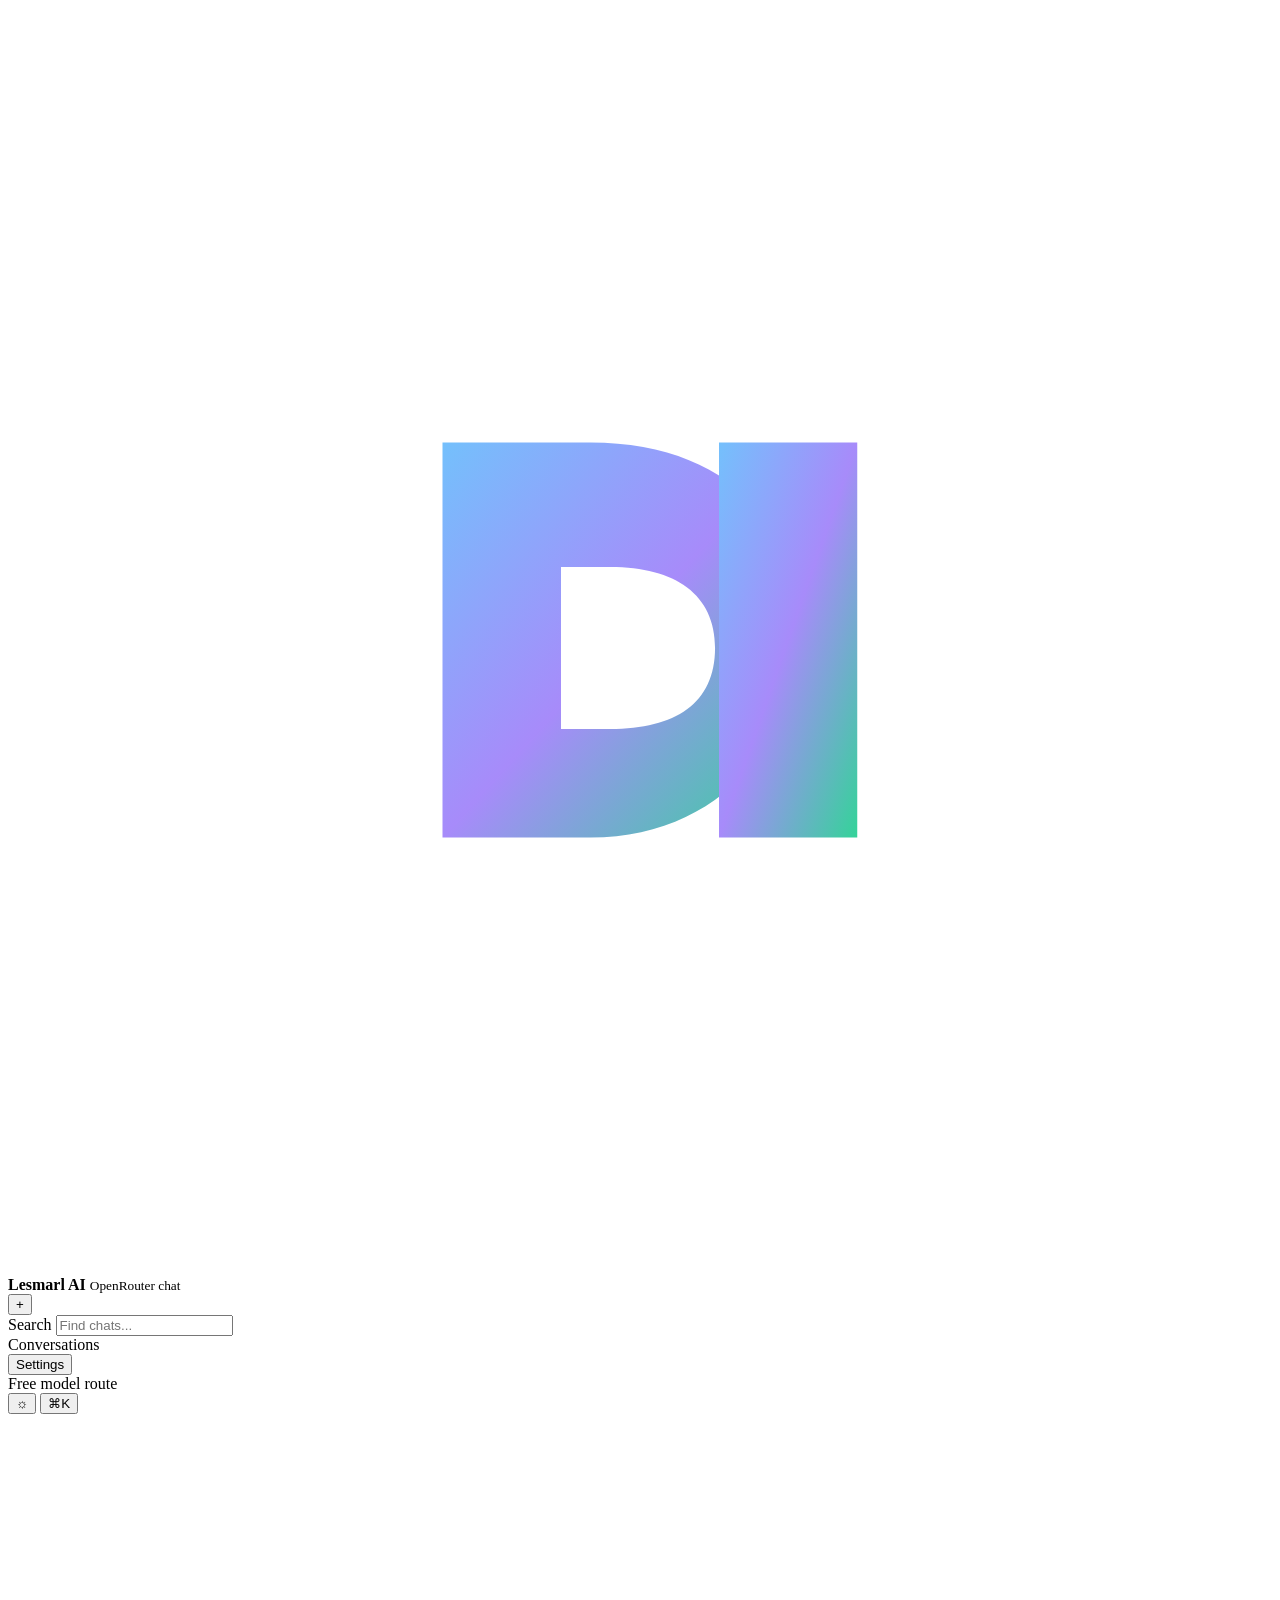
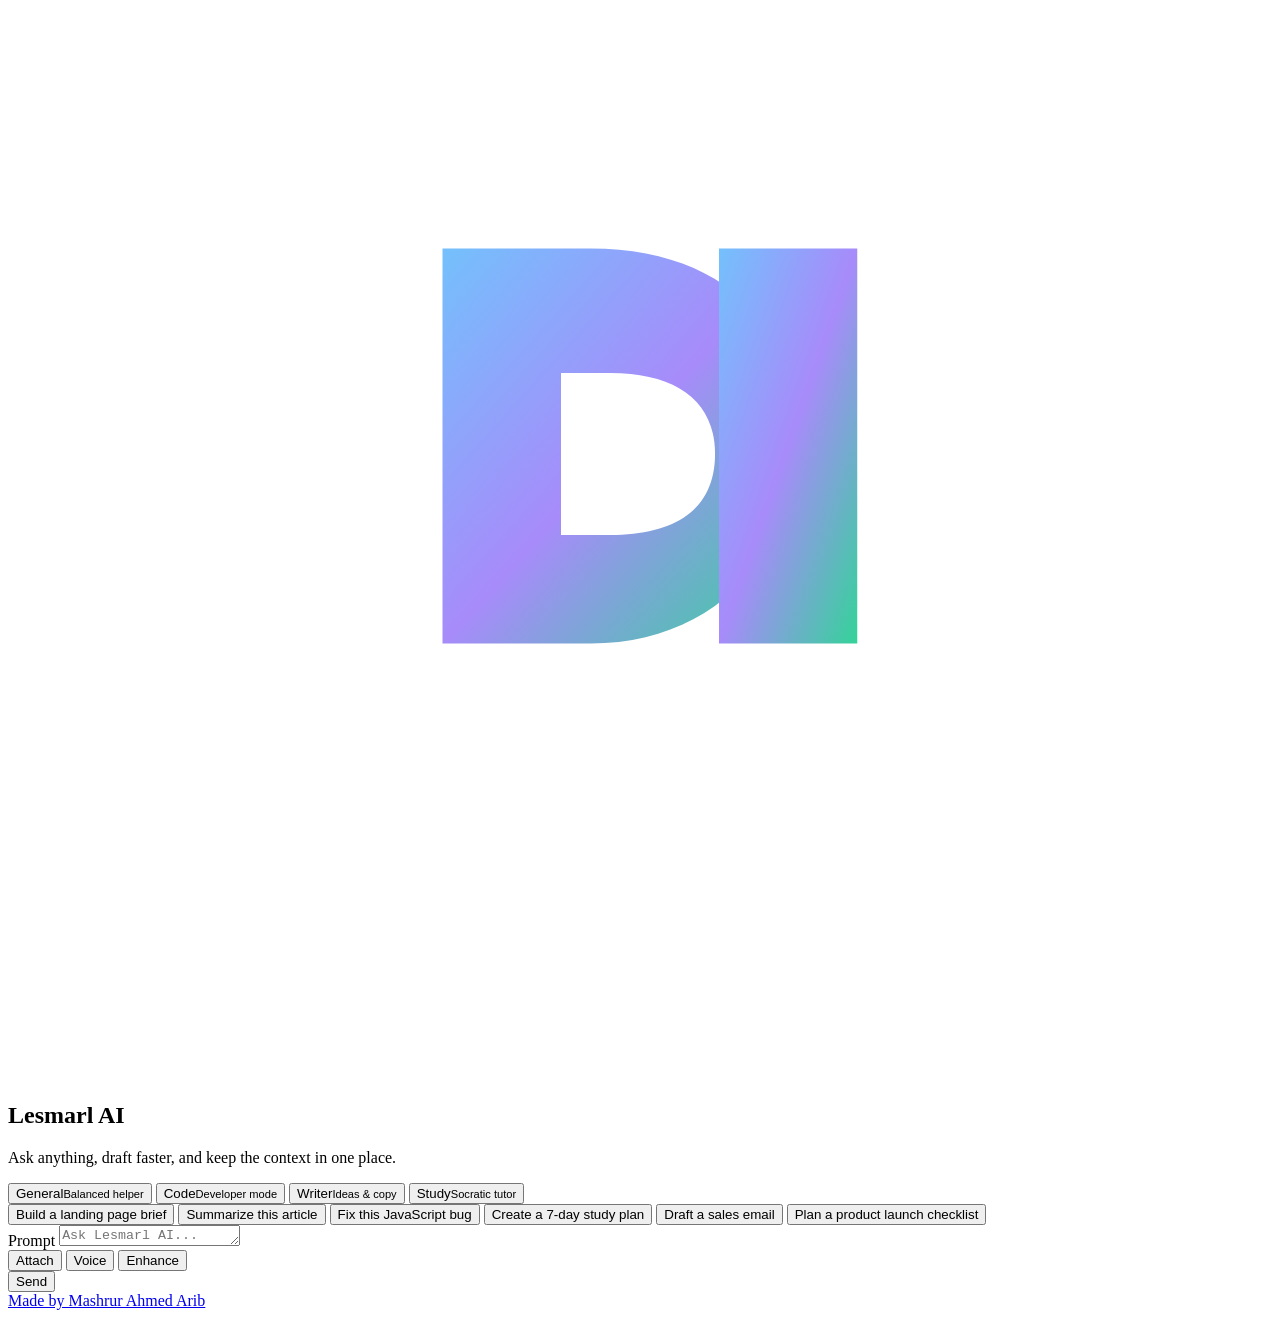
==== templates/index.html @ 21b5ec61 "Add files via upload" ====
<!-- Lesmarl AI - Made by Mashrur Ahmed Arib - MIT License. See LICENSE. -->
<!DOCTYPE html>
<html lang="en">
<head>
  <meta charset="UTF-8">
  <meta name="viewport" content="width=device-width, initial-scale=1.0">
  <meta name="author" content="Mashrur Ahmed Arib">
  <title>Lesmarl AI</title>
  <meta name="description" content="Lesmarl AI is a polished AI chat app powered by OpenRouter.">
  <link rel="stylesheet" href="/static/css/tokens.css">
  <link rel="stylesheet" href="/static/css/base.css">
  <link rel="stylesheet" href="/static/css/components.css">
</head>
<body data-theme="dark">
  <div class="app-shell">
    <aside class="sidebar" aria-label="Chat sidebar">
      <div class="sidebar__header">
        <div class="brand" aria-label="Lesmarl AI home">
          <span class="brand__mark" aria-hidden="true">
            <svg viewBox="0 0 64 64" role="img" aria-hidden="true">
              <defs>
                <linearGradient id="brandGradient" x1="0%" x2="100%" y1="0%" y2="100%">
                  <stop offset="0%" stop-color="#74c0fc"/>
                  <stop offset="50%" stop-color="#a78bfa"/>
                  <stop offset="100%" stop-color="#34d399"/>
                </linearGradient>
              </defs>
              <rect x="8" y="8" width="48" height="48" rx="14" fill="rgba(255,255,255,0.06)"/>
              <path d="M22 42V22h7.5c6.5 0 10.5 3.7 10.5 9.5S35.9 42 29.5 42H22zm8.5-5.5c3.3 0 5.3-1.3 5.3-4.1 0-2.7-2-4.1-5.3-4.1H28v8.2h2.5z" fill="url(#brandGradient)"/>
              <path d="M36 22h7v20h-7z" fill="url(#brandGradient)"/>
            </svg>
          </span>
          <div>
            <strong>Lesmarl AI</strong>
            <small>OpenRouter chat</small>
          </div>
        </div>
        <button class="icon-button" type="button" aria-label="New chat">+</button>
      </div>

      <div class="sidebar__filters">
        <label class="search-field">
          <span>Search</span>
          <input id="chat-search" type="search" placeholder="Find chats..." aria-label="Search chats">
        </label>
      </div>

      <div class="sidebar__section">
        <div class="section-heading">Conversations</div>
        <div id="chat-list" class="chat-list" aria-live="polite"></div>
      </div>

      <div class="sidebar__section sidebar__section--bottom">
        <button class="secondary-button" type="button" id="open-settings">Settings</button>
      </div>
    </aside>

    <main class="workspace" aria-label="Conversation workspace">
      <header class="topbar">
        <div class="topbar__meta">
          <div class="status-pill status-pill--live">
            <span class="status-dot"></span>
            Free model route
          </div>
        </div>
        <div class="toolbar">
          <button class="icon-button" type="button" id="toggle-theme" aria-label="Toggle theme">☼</button>
          <button class="icon-button" type="button" id="open-commands" aria-label="Open command palette">⌘K</button>
        </div>
      </header>

      <section class="chat-panel">
        <div id="empty-state" class="empty-state">
          <div class="empty-state__welcome">
            <div class="brand-lockup">
              <span class="brand__mark brand__mark--large" aria-hidden="true">
                <svg viewBox="0 0 64 64" role="img" aria-hidden="true">
                  <defs>
                    <linearGradient id="heroGradient" x1="0%" x2="100%" y1="0%" y2="100%">
                      <stop offset="0%" stop-color="#74c0fc"/>
                      <stop offset="50%" stop-color="#a78bfa"/>
                      <stop offset="100%" stop-color="#34d399"/>
                    </linearGradient>
                  </defs>
                  <rect x="8" y="8" width="48" height="48" rx="14" fill="rgba(255,255,255,0.06)"/>
                  <path d="M22 42V22h7.5c6.5 0 10.5 3.7 10.5 9.5S35.9 42 29.5 42H22zm8.5-5.5c3.3 0 5.3-1.3 5.3-4.1 0-2.7-2-4.1-5.3-4.1H28v8.2h2.5z" fill="url(#heroGradient)"/>
                  <path d="M36 22h7v20h-7z" fill="url(#heroGradient)"/>
                </svg>
              </span>
              <h1>Lesmarl AI</h1>
            </div>
            <p>Ask anything, draft faster, and keep the context in one place.</p>
          </div>

          <div class="mode-strip" id="mode-strip" aria-label="Assistant modes">
            <button class="mode-card is-selected" type="button" data-mode="general"><span>General</span><small>Balanced helper</small></button>
            <button class="mode-card" type="button" data-mode="code"><span>Code</span><small>Developer mode</small></button>
            <button class="mode-card" type="button" data-mode="writer"><span>Writer</span><small>Ideas & copy</small></button>
            <button class="mode-card" type="button" data-mode="study"><span>Study</span><small>Socratic tutor</small></button>
          </div>

          <div class="prompt-grid" id="prompt-grid">
            <button class="prompt-card" type="button">Build a landing page brief</button>
            <button class="prompt-card" type="button">Summarize this article</button>
            <button class="prompt-card" type="button">Fix this JavaScript bug</button>
            <button class="prompt-card" type="button">Create a 7-day study plan</button>
            <button class="prompt-card" type="button">Draft a sales email</button>
            <button class="prompt-card" type="button">Plan a product launch checklist</button>
          </div>
        </div>

        <div id="messages" class="messages" aria-live="polite"></div>
      </section>

      <form id="composer" class="composer" autocomplete="off">
        <div class="composer__attachments" id="attachment-list" aria-label="Attached files"></div>
        <label class="composer__label" for="prompt-input">Prompt</label>
        <textarea id="prompt-input" rows="1" placeholder="Ask Lesmarl AI..." aria-label="Prompt input"></textarea>
        <div class="composer__actions">
          <div class="utility-buttons">
            <button class="ghost-button" type="button" id="attach-file" aria-label="Attach file">Attach</button>
            <button class="ghost-button" type="button" id="toggle-voice" aria-label="Voice input">Voice</button>
            <button class="ghost-button" type="button" id="enhance-prompt" aria-label="Enhance prompt">Enhance</button>
          </div>
          <div class="send-row">
            <button class="secondary-button" type="button" id="stop-button" hidden>Stop</button>
            <button class="primary-button" type="submit" id="send-button">Send</button>
          </div>
        </div>
      </form>
    </main>
  </div>

  <footer class="site-footer">
    <a href="/about">Made by Mashrur Ahmed Arib</a>
  </footer>

  <script src="/static/js/i18n.js"></script>
  <script src="/static/js/storage.js"></script>
  <script src="/static/js/markdown.js"></script>
  <script src="/static/js/highlight.js"></script>
  <script src="/static/js/ui.js"></script>
  <script src="/static/js/chat.js"></script>
  <script src="/static/js/app.js"></script>
</body>
</html>
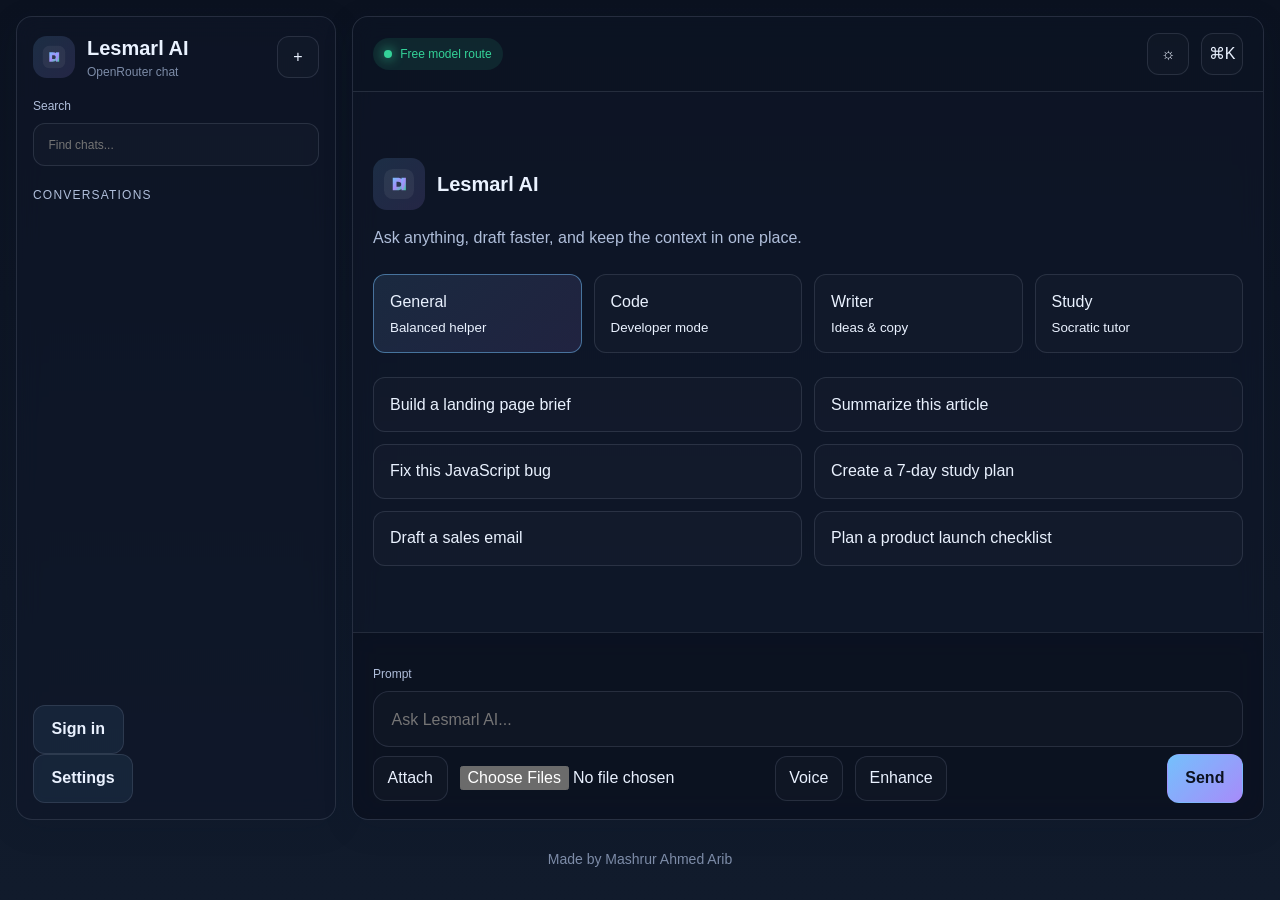
==== commit 1870e7e9: "Add files via upload" ====
--- a/templates/index.html
+++ b/templates/index.html
@@ -35,7 +35,7 @@
             <small>OpenRouter chat</small>
           </div>
         </div>
-        <button class="icon-button" type="button" aria-label="New chat">+</button>
+        <button class="icon-button" type="button" id="new-chat" aria-label="New chat" title="New chat">+</button>
       </div>
 
       <div class="sidebar__filters">
@@ -51,6 +51,11 @@
       </div>
 
       <div class="sidebar__section sidebar__section--bottom">
+        <div class="account-controls">
+          <span id="account-name" class="account-name" hidden></span>
+          <button class="secondary-button" type="button" id="account-button">Sign in</button>
+          <button class="ghost-button" type="button" id="sign-out-button" hidden>Sign out</button>
+        </div>
         <button class="secondary-button" type="button" id="open-settings">Settings</button>
       </div>
     </aside>
@@ -64,12 +69,12 @@
           </div>
         </div>
         <div class="toolbar">
-          <button class="icon-button" type="button" id="toggle-theme" aria-label="Toggle theme">☼</button>
-          <button class="icon-button" type="button" id="open-commands" aria-label="Open command palette">⌘K</button>
+            <button class="icon-button" type="button" id="toggle-theme" aria-label="Toggle theme" title="Toggle theme">☼</button>
+            <button class="icon-button" type="button" id="open-commands" aria-label="Open command palette" title="Command palette">⌘K</button>
         </div>
       </header>
 
-      <section class="chat-panel">
+      <section class="chat-panel" id="chat-panel">
         <div id="empty-state" class="empty-state">
           <div class="empty-state__welcome">
             <div class="brand-lockup">
@@ -118,7 +123,8 @@
         <textarea id="prompt-input" rows="1" placeholder="Ask Lesmarl AI..." aria-label="Prompt input"></textarea>
         <div class="composer__actions">
           <div class="utility-buttons">
-            <button class="ghost-button" type="button" id="attach-file" aria-label="Attach file">Attach</button>
+            <button class="ghost-button" type="button" id="attach-file" aria-label="Attach text file">Attach</button>
+            <input id="file-input" class="visually-hidden" type="file" multiple accept=".txt,.md,.csv,.json,.js,.ts,.py,.html,.css,.sql,.sh,.yaml,.yml,.xml,.toml,.java,.c,.cpp,.h,.go,.rs">
             <button class="ghost-button" type="button" id="toggle-voice" aria-label="Voice input">Voice</button>
             <button class="ghost-button" type="button" id="enhance-prompt" aria-label="Enhance prompt">Enhance</button>
           </div>
@@ -134,6 +140,88 @@
   <footer class="site-footer">
     <a href="/about">Made by Mashrur Ahmed Arib</a>
   </footer>
+
+  <dialog class="app-dialog" id="settings-dialog" aria-labelledby="settings-title">
+    <form method="dialog" class="dialog-header">
+      <h2 id="settings-title">Settings</h2>
+      <button class="icon-button" aria-label="Close settings">×</button>
+    </form>
+    <div class="dialog-content">
+      <label class="dialog-field" for="settings-theme">Appearance
+        <select id="settings-theme">
+          <option value="dark">Dark</option>
+          <option value="light">Light</option>
+        </select>
+      </label>
+      <label class="dialog-field" for="settings-model">Default model
+        <select id="settings-model"><option value="">Loading models...</option></select>
+      </label>
+      <p class="dialog-note">Your account is separate from OpenRouter. Never enter private keys or sensitive personal data in chat.</p>
+      <div class="dialog-actions">
+        <button class="secondary-button" type="button" id="settings-account">Sign in</button>
+        <button class="ghost-button" type="button" id="settings-sign-out" hidden>Sign out</button>
+      </div>
+    </div>
+  </dialog>
+
+  <dialog class="app-dialog" id="auth-dialog" aria-labelledby="auth-title">
+    <form method="dialog" class="dialog-header">
+      <h2 id="auth-title">Sign in</h2>
+      <button class="icon-button" aria-label="Close account dialog">×</button>
+    </form>
+    <div class="dialog-content">
+      <div class="auth-mode" role="group" aria-label="Account action">
+        <button class="secondary-button is-selected" type="button" data-auth-mode="login">Sign in</button>
+        <button class="ghost-button" type="button" data-auth-mode="register">Create account</button>
+      </div>
+      <form id="auth-form" class="auth-form">
+        <label class="dialog-field" for="auth-name">Name
+          <input id="auth-name" name="name" autocomplete="username" minlength="2" maxlength="40" required>
+        </label>
+        <label class="dialog-field" for="auth-password">Password
+          <input id="auth-password" name="password" type="password" autocomplete="current-password" minlength="10" maxlength="128" required>
+        </label>
+        <p id="auth-message" class="form-message" role="status" aria-live="polite"></p>
+        <button class="primary-button" type="submit" id="auth-submit">Sign in</button>
+      </form>
+    </div>
+  </dialog>
+
+  <dialog class="app-dialog command-dialog" id="commands-dialog" aria-labelledby="commands-title">
+    <form method="dialog" class="dialog-header">
+      <h2 id="commands-title">Command palette</h2>
+      <button class="icon-button" aria-label="Close command palette">×</button>
+    </form>
+    <div class="dialog-content">
+      <label class="dialog-field" for="command-search">Find a command
+        <input id="command-search" type="search" placeholder="Type a command..." autocomplete="off">
+      </label>
+      <div class="command-list" id="command-list">
+        <button type="button" data-command="new">New chat</button>
+        <button type="button" data-command="settings">Open settings</button>
+        <button type="button" data-command="theme">Toggle theme</button>
+        <button type="button" data-command="account">Sign in or account</button>
+      </div>
+    </div>
+  </dialog>
+
+  <dialog class="app-dialog enhance-dialog" id="enhance-dialog" aria-labelledby="enhance-title">
+    <form method="dialog" class="dialog-header">
+      <h2 id="enhance-title">Enhanced prompt</h2>
+      <button class="icon-button" aria-label="Close enhanced prompt">×</button>
+    </form>
+    <div class="dialog-content">
+      <label class="dialog-field" for="enhanced-prompt-preview">Review and edit before using
+        <textarea id="enhanced-prompt-preview" rows="8"></textarea>
+      </label>
+      <p id="enhance-message" class="form-message" role="status" aria-live="polite"></p>
+      <p class="dialog-note">Your original draft stays in the composer until you choose to use this version.</p>
+      <div class="dialog-actions">
+        <button class="ghost-button" type="button" id="discard-enhanced-prompt">Discard</button>
+        <button class="primary-button" type="button" id="accept-enhanced-prompt">Use enhanced prompt</button>
+      </div>
+    </div>
+  </dialog>
 
   <script src="/static/js/i18n.js"></script>
   <script src="/static/js/storage.js"></script>
--- a/static/css/tokens.css
+++ b/static/css/tokens.css
@@ -0,0 +1,62 @@
+/* Lesmarl AI - Made by Mashrur Ahmed Arib - MIT License. See LICENSE. */
+:root {
+  --color-surface-0: #0b1220;
+  --color-surface-1: #111b2c;
+  --color-surface-2: #172538;
+  --color-surface-3: #1d2d46;
+  --color-text-primary: #eaf2ff;
+  --color-text-secondary: #b0bfdb;
+  --color-text-muted: #7d8ca8;
+  --color-border: rgba(148, 163, 184, 0.18);
+  --color-accent-1: #74c0fc;
+  --color-accent-2: #a78bfa;
+  --color-accent-3: #34d399;
+  --color-success: #34d399;
+  --color-warning: #fbbf24;
+  --color-danger: #f87171;
+  --color-shadow: rgba(11, 17, 32, 0.56);
+  --spacing-1: 4px;
+  --spacing-2: 8px;
+  --spacing-3: 12px;
+  --spacing-4: 16px;
+  --spacing-5: 20px;
+  --spacing-6: 24px;
+  --spacing-8: 32px;
+  --radius-1: 8px;
+  --radius-2: 12px;
+  --radius-3: 16px;
+  --radius-4: 20px;
+  --shadow-sm: 0 8px 30px rgba(15, 23, 42, 0.16);
+  --shadow-md: 0 14px 38px rgba(15, 23, 42, 0.22);
+  --glow-sm: 0 0 0 1px rgba(116, 192, 252, 0.35), 0 18px 46px rgba(116, 192, 252, 0.18);
+  --z-header: 10;
+  --z-overlay: 20;
+  --z-modal: 30;
+  --duration-fast: 160ms;
+  --duration-base: 220ms;
+  --ease-standard: cubic-bezier(0.2, 0.8, 0.2, 1);
+  --font-ui: "Segoe UI", "Inter", "Helvetica Neue", Arial, sans-serif;
+  --font-mono: "SFMono-Regular", "Consolas", "Liberation Mono", monospace;
+  --type-xxs: 11px;
+  --type-xs: 12px;
+  --type-sm: 14px;
+  --type-md: 16px;
+  --type-lg: 20px;
+  --type-xl: 28px;
+  --type-2xl: 38px;
+}
+
+:root[data-theme="light"] {
+  --color-surface-0: #f3f7ff;
+  --color-surface-1: #ffffff;
+  --color-surface-2: #edf5ff;
+  --color-surface-3: #e6eefc;
+  --color-text-primary: #121a2a;
+  --color-text-secondary: #465266;
+  --color-text-muted: #66799a;
+  --color-border: rgba(35, 53, 79, 0.12);
+  --color-shadow: rgba(23, 33, 48, 0.12);
+  --shadow-sm: 0 10px 28px rgba(15, 23, 42, 0.08);
+  --shadow-md: 0 18px 44px rgba(15, 23, 42, 0.12);
+  --glow-sm: 0 0 0 1px rgba(116, 192, 252, 0.25), 0 18px 30px rgba(116, 192, 252, 0.12);
+}
--- a/static/css/base.css
+++ b/static/css/base.css
@@ -0,0 +1,62 @@
+/* Lesmarl AI - Made by Mashrur Ahmed Arib - MIT License. See LICENSE. */
+html {
+  color-scheme: dark;
+}
+
+html[data-theme="light"] {
+  color-scheme: light;
+}
+
+[hidden] {
+  display: none !important;
+}
+
+* {
+  box-sizing: border-box;
+}
+
+html, body {
+  margin: 0;
+  min-height: 100%;
+  background: linear-gradient(180deg, var(--color-surface-0), var(--color-surface-1));
+  color: var(--color-text-primary);
+  font-family: var(--font-ui);
+}
+
+body {
+  font-size: var(--type-md);
+  line-height: 1.5;
+  transition: background var(--duration-base) var(--ease-standard), color var(--duration-base) var(--ease-standard);
+}
+
+a {
+  color: inherit;
+  text-decoration: none;
+}
+
+button, input, textarea, select {
+  font: inherit;
+}
+
+img, svg {
+  display: block;
+  max-width: 100%;
+}
+
+button {
+  cursor: pointer;
+  border: 1px solid transparent;
+  background: transparent;
+}
+
+textarea {
+  resize: none;
+}
+
+pre, code {
+  font-family: var(--font-mono);
+}
+
+p, h1, h2, h3, h4, h5, h6 {
+  margin: 0;
+}
--- a/static/css/components.css
+++ b/static/css/components.css
@@ -0,0 +1,437 @@
+/* Lesmarl AI - Made by Mashrur Ahmed Arib - MIT License. See LICENSE. */
+.app-shell {
+  display: grid;
+  grid-template-columns: 320px minmax(0, 1fr);
+  min-height: calc(100vh - 64px);
+  gap: var(--spacing-4);
+  padding: var(--spacing-4);
+}
+
+.sidebar,
+.workspace,
+.legal-card,
+.legal-shell {
+  border: 1px solid var(--color-border);
+  background: rgba(15, 23, 42, 0.54);
+  backdrop-filter: blur(12px);
+  box-shadow: var(--shadow-sm);
+}
+
+.sidebar {
+  border-radius: var(--radius-3);
+  padding: var(--spacing-4);
+  display: flex;
+  flex-direction: column;
+  min-height: 0;
+}
+
+.sidebar__header,
+.topbar,
+.composer__actions,
+.utility-buttons,
+.send-row,
+.toolbar,
+.legal-header {
+  display: flex;
+  align-items: center;
+  justify-content: space-between;
+  gap: var(--spacing-3);
+}
+
+.brand,
+.brand-lockup {
+  display: flex;
+  align-items: center;
+  gap: var(--spacing-3);
+}
+
+.brand__mark {
+  width: 42px;
+  height: 42px;
+  border-radius: 14px;
+  background: linear-gradient(135deg, rgba(116,192,252,0.15), rgba(167,139,250,0.15));
+  padding: 6px;
+}
+
+.brand__mark--large {
+  width: 52px;
+  height: 52px;
+}
+
+.brand strong,
+.brand-lockup h1 {
+  font-size: var(--type-lg);
+}
+
+.brand small {
+  display: block;
+  color: var(--color-text-muted);
+  font-size: var(--type-xs);
+}
+
+.icon-button,
+.ghost-button,
+.primary-button,
+.secondary-button,
+.mode-card,
+.prompt-card {
+  border-radius: var(--radius-2);
+  transition: transform var(--duration-fast) var(--ease-standard), border-color var(--duration-fast) var(--ease-standard), background var(--duration-fast) var(--ease-standard);
+}
+
+.icon-button,
+.ghost-button,
+.secondary-button {
+  border: 1px solid var(--color-border);
+  color: var(--color-text-primary);
+  background: rgba(255, 255, 255, 0.02);
+}
+
+.icon-button {
+  width: 42px;
+  height: 42px;
+}
+
+.primary-button,
+.secondary-button {
+  padding: 0.72rem 1.1rem;
+  font-weight: 700;
+}
+
+.primary-button {
+  background: linear-gradient(135deg, var(--color-accent-1), var(--color-accent-2));
+  color: #0c1220;
+}
+
+.secondary-button {
+  background: rgba(116, 192, 252, 0.08);
+}
+
+.ghost-button {
+  padding: 0.6rem 0.85rem;
+}
+
+.sidebar__filters {
+  margin-top: var(--spacing-4);
+}
+
+.search-field {
+  display: block;
+  color: var(--color-text-secondary);
+  font-size: var(--type-xs);
+}
+
+.search-field input {
+  width: 100%;
+  margin-top: var(--spacing-2);
+  border: 1px solid var(--color-border);
+  background: rgba(255,255,255,0.02);
+  color: var(--color-text-primary);
+  border-radius: var(--radius-2);
+  padding: 0.72rem 0.9rem;
+}
+
+.sidebar__section {
+  margin-top: var(--spacing-5);
+}
+
+.sidebar__section--bottom {
+  margin-top: auto;
+}
+
+.section-heading {
+  color: var(--color-text-secondary);
+  font-size: var(--type-xs);
+  text-transform: uppercase;
+  letter-spacing: 0.1em;
+  margin-bottom: var(--spacing-3);
+}
+
+.chat-list {
+  display: grid;
+  gap: var(--spacing-2);
+}
+
+.chat-item {
+  width: 100%;
+  text-align: left;
+  padding: 0.8rem 0.9rem;
+  border: 1px solid transparent;
+  border-radius: var(--radius-2);
+  background: rgba(255,255,255,0.02);
+  color: var(--color-text-primary);
+}
+
+.workspace {
+  display: flex;
+  flex-direction: column;
+  min-height: 0;
+  border-radius: var(--radius-3);
+  overflow: hidden;
+}
+
+.topbar {
+  padding: var(--spacing-4) var(--spacing-5);
+  border-bottom: 1px solid var(--color-border);
+  background: rgba(10, 16, 24, 0.25);
+}
+
+.status-pill {
+  display: inline-flex;
+  align-items: center;
+  gap: var(--spacing-2);
+  padding: 0.42rem 0.7rem;
+  border-radius: 999px;
+  background: rgba(52, 211, 153, 0.1);
+  color: var(--color-success);
+  font-size: var(--type-xs);
+}
+
+.status-dot {
+  width: 8px;
+  height: 8px;
+  border-radius: 50%;
+  display: inline-block;
+  background: currentColor;
+  box-shadow: 0 0 12px currentColor;
+}
+
+.chat-panel {
+  flex: 1;
+  padding: var(--spacing-5);
+  overflow: auto;
+}
+
+.empty-state {
+  display: flex;
+  flex-direction: column;
+  justify-content: center;
+  min-height: 100%;
+  gap: var(--spacing-6);
+}
+
+.empty-state__welcome {
+  display: grid;
+  gap: var(--spacing-4);
+  max-width: 620px;
+}
+
+.empty-state__welcome p {
+  color: var(--color-text-secondary);
+}
+
+.mode-strip,
+.prompt-grid {
+  display: grid;
+  gap: var(--spacing-3);
+}
+
+.mode-strip {
+  grid-template-columns: repeat(4, minmax(0, 1fr));
+}
+
+.mode-card,
+.prompt-card {
+  border: 1px solid var(--color-border);
+  background: rgba(255, 255, 255, 0.02);
+  color: var(--color-text-primary);
+  padding: 0.9rem 1rem;
+  text-align: left;
+}
+
+.mode-card {
+  display: flex;
+  flex-direction: column;
+  gap: var(--spacing-1);
+}
+
+.mode-card.is-selected {
+  border-color: rgba(116,192,252,0.5);
+  background: linear-gradient(135deg, rgba(116,192,252,0.12), rgba(167,139,250,0.12));
+}
+
+.prompt-grid {
+  grid-template-columns: repeat(2, minmax(0, 1fr));
+}
+
+.messages {
+  display: grid;
+  gap: var(--spacing-4);
+}
+
+.message {
+  border-radius: var(--radius-2);
+  padding: var(--spacing-4);
+  background: rgba(255,255,255,0.02);
+  border: 1px solid var(--color-border);
+  animation: riseIn 220ms var(--ease-standard);
+}
+
+.message--assistant {
+  background: rgba(65, 90, 140, 0.12);
+}
+
+.message__header {
+  display: flex;
+  align-items: center;
+  justify-content: space-between;
+  margin-bottom: var(--spacing-2);
+  color: var(--color-text-secondary);
+  font-size: var(--type-xs);
+}
+
+.message__content {
+  font-size: var(--type-md);
+  line-height: 1.7;
+}
+
+.message__content h1, .message__content h2, .message__content h3,
+.message__content p, .message__content ul, .message__content ol, .message__content table,
+.message__content blockquote, .message__content pre {
+  margin-bottom: var(--spacing-3);
+}
+
+.message__content a {
+  color: var(--color-accent-1);
+  text-decoration: underline;
+}
+
+.message__content code {
+  background: rgba(148,163,184,0.12);
+  border-radius: 6px;
+  padding: 0.12rem 0.32rem;
+}
+
+.message__content pre {
+  background: rgba(15, 23, 42, 0.9);
+  border: 1px solid var(--color-border);
+  border-radius: var(--radius-2);
+  padding: var(--spacing-4);
+  overflow-x: auto;
+}
+
+.message__content pre code {
+  background: transparent;
+  padding: 0;
+}
+
+.composer {
+  position: sticky;
+  bottom: 0;
+  border-top: 1px solid var(--color-border);
+  padding: var(--spacing-4) var(--spacing-5);
+  background: rgba(11, 18, 32, 0.82);
+  backdrop-filter: blur(14px);
+}
+
+.composer__label {
+  display: inline-block;
+  margin-bottom: var(--spacing-2);
+  color: var(--color-text-secondary);
+  font-size: var(--type-xs);
+}
+
+#prompt-input {
+  width: 100%;
+  min-height: 54px;
+  max-height: 220px;
+  border: 1px solid var(--color-border);
+  background: rgba(255,255,255,0.02);
+  color: var(--color-text-primary);
+  border-radius: var(--radius-3);
+  padding: 1rem 1.1rem;
+  line-height: 1.5;
+}
+
+.composer__attachments {
+  display: flex;
+  flex-wrap: wrap;
+  gap: var(--spacing-2);
+  margin-bottom: var(--spacing-3);
+}
+
+.attachment-chip {
+  display: inline-flex;
+  align-items: center;
+  gap: var(--spacing-2);
+  border: 1px solid var(--color-border);
+  border-radius: 999px;
+  background: rgba(255,255,255,0.02);
+  padding: 0.35rem 0.65rem;
+  color: var(--color-text-secondary);
+}
+
+.site-footer {
+  text-align: center;
+  padding: 0.8rem 0 1.2rem;
+  color: var(--color-text-muted);
+  font-size: var(--type-sm);
+}
+
+.legal-page {
+  padding: var(--spacing-5);
+}
+
+.legal-shell {
+  max-width: 780px;
+  margin: 0 auto;
+  border-radius: var(--radius-3);
+  padding: var(--spacing-5);
+}
+
+.legal-card {
+  margin-top: var(--spacing-5);
+  border-radius: var(--radius-3);
+  padding: var(--spacing-5);
+  color: var(--color-text-secondary);
+}
+
+.legal-card--code {
+  overflow: auto;
+}
+
+.legal-card pre {
+  white-space: pre-wrap;
+  word-break: break-word;
+  font-family: var(--font-mono);
+  color: var(--color-text-primary);
+}
+
+.back-link {
+  color: var(--color-accent-1);
+}
+
+@keyframes riseIn {
+  from {
+    opacity: 0;
+    transform: translateY(6px);
+  }
+  to {
+    opacity: 1;
+    transform: translateY(0);
+  }
+}
+
+@media (max-width: 900px) {
+  .app-shell {
+    grid-template-columns: 1fr;
+  }
+
+  .sidebar {
+    min-height: auto;
+  }
+}
+
+@media (max-width: 560px) {
+  .mode-strip,
+  .prompt-grid {
+    grid-template-columns: 1fr;
+  }
+
+  .composer,
+  .topbar,
+  .chat-panel {
+    padding-left: var(--spacing-4);
+    padding-right: var(--spacing-4);
+  }
+}
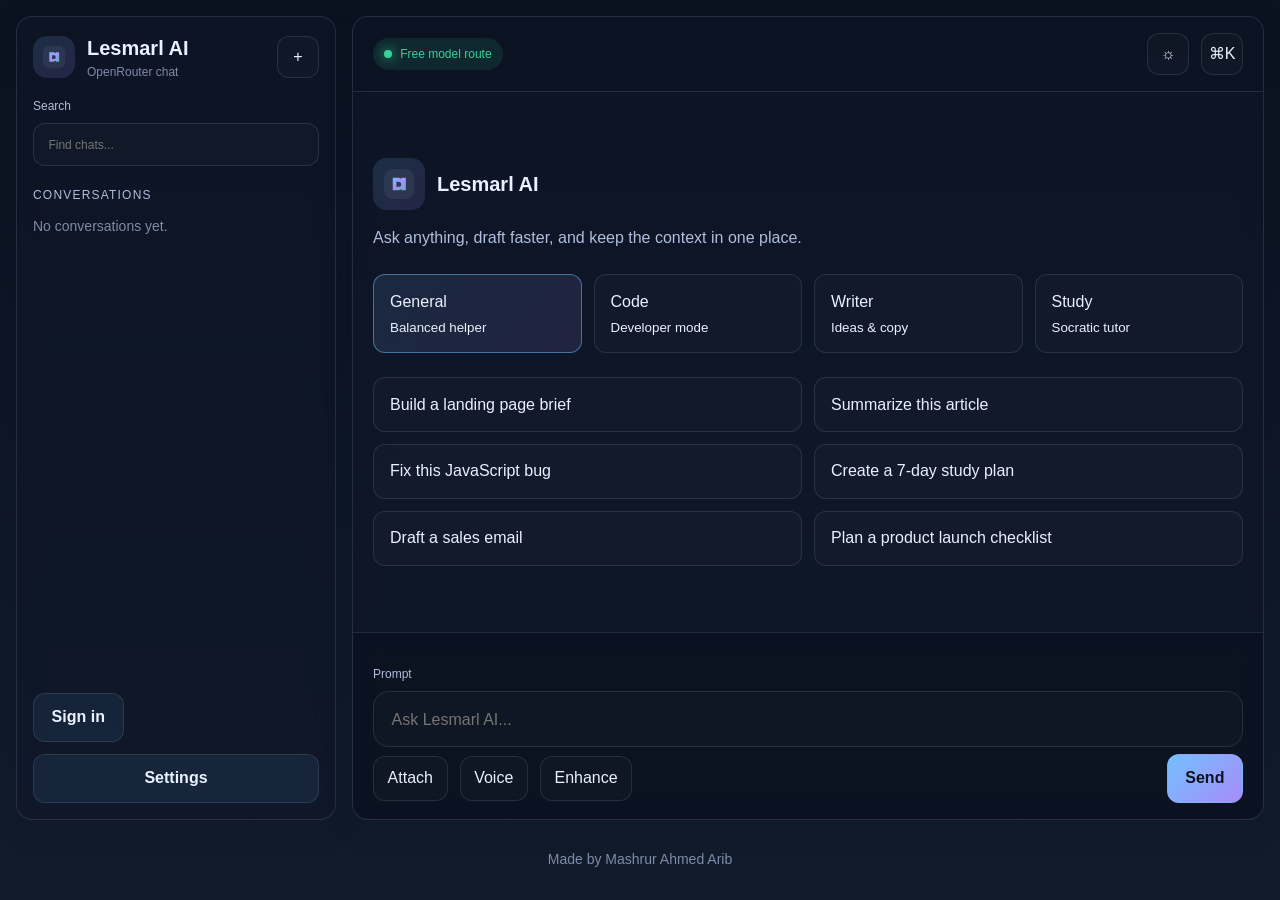
==== commit 5532871b: "Add delete all chats setting" ====
--- a/templates/index.html
+++ b/templates/index.html
@@ -161,6 +161,10 @@
         <button class="secondary-button" type="button" id="settings-account">Sign in</button>
         <button class="ghost-button" type="button" id="settings-sign-out" hidden>Sign out</button>
       </div>
+      <div class="dialog-actions">
+        <button class="danger-button" type="button" id="delete-all-chats">Delete all chats</button>
+      </div>
+      <p class="dialog-note">This deletes saved chats from this browser only. It does not delete your account.</p>
     </div>
   </dialog>
 
--- a/static/css/components.css
+++ b/static/css/components.css
@@ -111,6 +111,19 @@
   padding: 0.6rem 0.85rem;
 }
 
+.danger-button {
+  padding: 0.6rem 0.85rem;
+  color: var(--color-danger);
+  border: 1px solid color-mix(in srgb, var(--color-danger) 38%, transparent);
+  border-radius: var(--radius-2);
+  background: color-mix(in srgb, var(--color-danger) 9%, transparent);
+}
+
+.danger-button:hover,
+.danger-button:focus-visible {
+  background: color-mix(in srgb, var(--color-danger) 16%, transparent);
+}
+
 .sidebar__filters {
   margin-top: var(--spacing-4);
 }
@@ -160,11 +173,23 @@
   border-radius: var(--radius-2);
   background: rgba(255,255,255,0.02);
   color: var(--color-text-primary);
+  overflow-wrap: anywhere;
+}
+
+.chat-item.is-active {
+  border-color: var(--color-accent-1);
+  background: rgba(116, 192, 252, 0.1);
+}
+
+.chat-list-empty {
+  color: var(--color-text-muted);
+  font-size: var(--type-sm);
 }
 
 .workspace {
   display: flex;
   flex-direction: column;
+  min-width: 0;
   min-height: 0;
   border-radius: var(--radius-3);
   overflow: hidden;
@@ -198,6 +223,7 @@
 
 .chat-panel {
   flex: 1;
+  min-width: 0;
   padding: var(--spacing-5);
   overflow: auto;
 }
@@ -257,9 +283,14 @@
 .messages {
   display: grid;
   gap: var(--spacing-4);
+  min-width: 0;
+  width: 100%;
 }
 
 .message {
+  width: 100%;
+  max-width: 100%;
+  min-width: 0;
   border-radius: var(--radius-2);
   padding: var(--spacing-4);
   background: rgba(255,255,255,0.02);
@@ -281,19 +312,33 @@
 }
 
 .message__content {
+  width: 100%;
+  min-width: 0;
   font-size: var(--type-md);
   line-height: 1.7;
+  overflow-wrap: anywhere;
+  word-break: break-word;
 }
 
 .message__content h1, .message__content h2, .message__content h3,
 .message__content p, .message__content ul, .message__content ol, .message__content table,
 .message__content blockquote, .message__content pre {
   margin-bottom: var(--spacing-3);
+  overflow-wrap: anywhere;
+  word-break: break-word;
 }
 
 .message__content a {
   color: var(--color-accent-1);
   text-decoration: underline;
+}
+
+.response-warning {
+  margin-top: var(--spacing-3);
+  padding: var(--spacing-2) var(--spacing-3);
+  color: var(--color-text-secondary);
+  border-left: 3px solid var(--color-accent-1);
+  background: rgba(116, 192, 252, 0.08);
 }
 
 .message__content code {
@@ -399,6 +444,159 @@
 
 .back-link {
   color: var(--color-accent-1);
+}
+
+.sidebar__section--bottom {
+  display: grid;
+  gap: var(--spacing-3);
+}
+
+.account-controls,
+.dialog-actions,
+.auth-mode {
+  display: flex;
+  align-items: center;
+  gap: var(--spacing-2);
+  flex-wrap: wrap;
+}
+
+.account-name {
+  color: var(--color-text-secondary);
+  font-size: var(--type-sm);
+  overflow-wrap: anywhere;
+}
+
+.app-dialog {
+  width: min(460px, calc(100vw - 32px));
+  max-height: min(80vh, 680px);
+  padding: 0;
+  color: var(--color-text-primary);
+  background: var(--color-surface-1);
+  border: 1px solid var(--color-border);
+  border-radius: var(--radius-3);
+  box-shadow: var(--shadow-md);
+}
+
+.app-dialog::backdrop {
+  background: rgba(3, 8, 18, 0.68);
+  backdrop-filter: blur(4px);
+}
+
+.dialog-header {
+  display: flex;
+  align-items: center;
+  justify-content: space-between;
+  gap: var(--spacing-4);
+  padding: var(--spacing-4) var(--spacing-5);
+  border-bottom: 1px solid var(--color-border);
+}
+
+.dialog-header h2 {
+  font-size: var(--type-lg);
+}
+
+.dialog-content {
+  display: grid;
+  gap: var(--spacing-4);
+  padding: var(--spacing-5);
+}
+
+.dialog-field {
+  display: grid;
+  gap: var(--spacing-2);
+  color: var(--color-text-secondary);
+  font-size: var(--type-sm);
+}
+
+.dialog-field input,
+.dialog-field select {
+  width: 100%;
+  min-height: 44px;
+  padding: 0.65rem 0.8rem;
+  color: var(--color-text-primary);
+  background: var(--color-surface-2);
+  border: 1px solid var(--color-border);
+  border-radius: var(--radius-1);
+}
+
+.dialog-note,
+.form-message {
+  color: var(--color-text-muted);
+  font-size: var(--type-sm);
+}
+
+.form-message:not(:empty) {
+  color: var(--color-danger);
+}
+
+.auth-form {
+  display: grid;
+  gap: var(--spacing-3);
+}
+
+.auth-form .primary-button {
+  min-height: 44px;
+}
+
+.command-list {
+  display: grid;
+  gap: var(--spacing-2);
+}
+
+.command-list button {
+  min-height: 44px;
+  padding: 0.7rem 0.85rem;
+  color: var(--color-text-primary);
+  text-align: left;
+  background: var(--color-surface-2);
+  border: 1px solid var(--color-border);
+  border-radius: var(--radius-1);
+}
+
+.command-list button:hover,
+.command-list button:focus-visible {
+  border-color: var(--color-accent-1);
+}
+
+.auth-mode .is-selected {
+  border-color: var(--color-accent-1);
+}
+
+.visually-hidden {
+  position: absolute;
+  width: 1px;
+  height: 1px;
+  padding: 0;
+  margin: -1px;
+  overflow: hidden;
+  clip: rect(0, 0, 0, 0);
+  white-space: nowrap;
+  border: 0;
+}
+
+.attachment-chip button {
+  width: 24px;
+  height: 24px;
+  padding: 0;
+  color: var(--color-text-secondary);
+  border-radius: 50%;
+}
+
+.attachment-chip button:hover,
+.attachment-chip button:focus-visible {
+  color: var(--color-danger);
+}
+
+#enhanced-prompt-preview {
+  width: 100%;
+  min-height: 180px;
+  resize: vertical;
+  padding: 0.8rem;
+  color: var(--color-text-primary);
+  background: var(--color-surface-2);
+  border: 1px solid var(--color-border);
+  border-radius: var(--radius-1);
+  line-height: 1.55;
 }
 
 @keyframes riseIn {
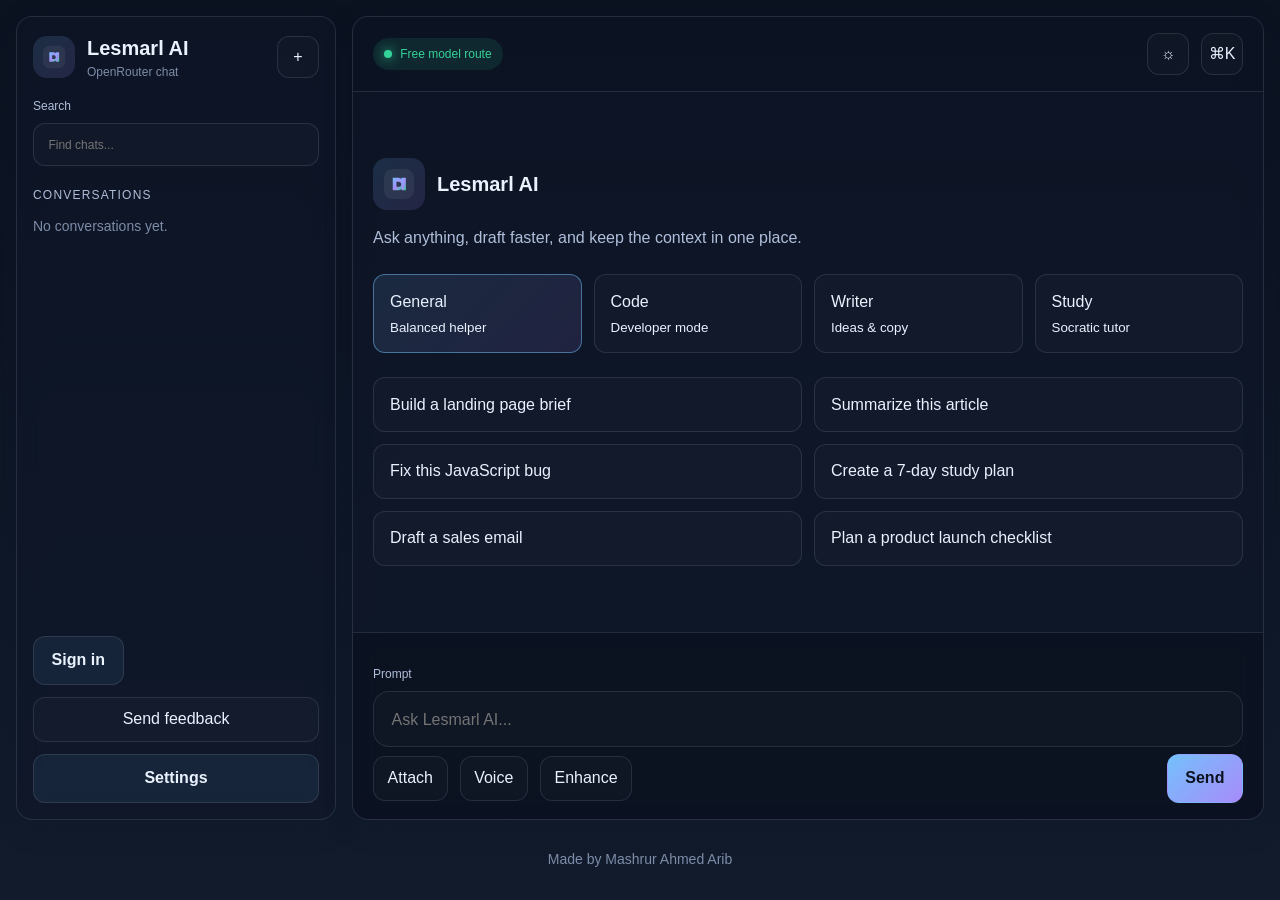
==== commit 34c422c1: "Scope chats per account and add feedback tools" ====
--- a/templates/index.html
+++ b/templates/index.html
@@ -48,6 +48,7 @@
       <div class="sidebar__section">
         <div class="section-heading">Conversations</div>
         <div id="chat-list" class="chat-list" aria-live="polite"></div>
+        <p id="chat-storage-status" class="chat-list-empty" role="status" aria-live="polite"></p>
       </div>
 
       <div class="sidebar__section sidebar__section--bottom">
@@ -56,6 +57,7 @@
           <button class="secondary-button" type="button" id="account-button">Sign in</button>
           <button class="ghost-button" type="button" id="sign-out-button" hidden>Sign out</button>
         </div>
+        <button class="ghost-button" type="button" id="open-feedback">Send feedback</button>
         <button class="secondary-button" type="button" id="open-settings">Settings</button>
       </div>
     </aside>
@@ -183,12 +185,30 @@
           <input id="auth-name" name="name" autocomplete="username" minlength="2" maxlength="40" required>
         </label>
         <label class="dialog-field" for="auth-password">Password
-          <input id="auth-password" name="password" type="password" autocomplete="current-password" minlength="10" maxlength="128" required>
+          <input id="auth-password" name="password" type="password" autocomplete="current-password" minlength="4" maxlength="128" required>
         </label>
         <p id="auth-message" class="form-message" role="status" aria-live="polite"></p>
         <button class="primary-button" type="submit" id="auth-submit">Sign in</button>
       </form>
     </div>
+  </dialog>
+
+  <dialog class="app-dialog" id="feedback-dialog" aria-labelledby="feedback-title">
+    <form method="dialog" class="dialog-header">
+      <h2 id="feedback-title">Send feedback</h2>
+      <button class="icon-button" aria-label="Close feedback dialog">×</button>
+    </form>
+    <form id="feedback-form" class="dialog-content">
+      <label class="dialog-field" for="feedback-add">What should we add?
+        <textarea id="feedback-add" name="add" rows="4" maxlength="4000" placeholder="A feature or improvement..."></textarea>
+      </label>
+      <label class="dialog-field" for="feedback-fix">What should we fix?
+        <textarea id="feedback-fix" name="fix" rows="4" maxlength="4000" placeholder="A problem or rough edge..."></textarea>
+      </label>
+      <p class="dialog-note">Feedback is emailed to the Lesmarl AI maintainer.</p>
+      <p id="feedback-status" class="form-message" role="status" aria-live="polite"></p>
+      <button class="primary-button" type="submit" id="feedback-submit">Submit feedback</button>
+    </form>
   </dialog>
 
   <dialog class="app-dialog command-dialog" id="commands-dialog" aria-labelledby="commands-title">
--- a/static/css/components.css
+++ b/static/css/components.css
@@ -305,10 +305,29 @@
 .message__header {
   display: flex;
   align-items: center;
-  justify-content: space-between;
+  justify-content: flex-start;
+  gap: var(--spacing-3);
   margin-bottom: var(--spacing-2);
   color: var(--color-text-secondary);
   font-size: var(--type-xs);
+}
+
+.message__header span {
+  margin-left: auto;
+}
+
+.message__copy {
+  padding: 0.2rem 0.45rem;
+  color: var(--color-text-secondary);
+  border: 1px solid var(--color-border);
+  border-radius: var(--radius-1);
+  font-size: var(--type-xs);
+}
+
+.message__copy:hover,
+.message__copy:focus-visible {
+  color: var(--color-text-primary);
+  border-color: var(--color-accent-1);
 }
 
 .message__content {
@@ -523,6 +542,18 @@
 .form-message {
   color: var(--color-text-muted);
   font-size: var(--type-sm);
+}
+
+.dialog-content textarea {
+  width: 100%;
+  min-height: 100px;
+  resize: vertical;
+  padding: 0.75rem 0.85rem;
+  color: var(--color-text-primary);
+  background: var(--color-surface-2);
+  border: 1px solid var(--color-border);
+  border-radius: var(--radius-1);
+  line-height: 1.5;
 }
 
 .form-message:not(:empty) {
